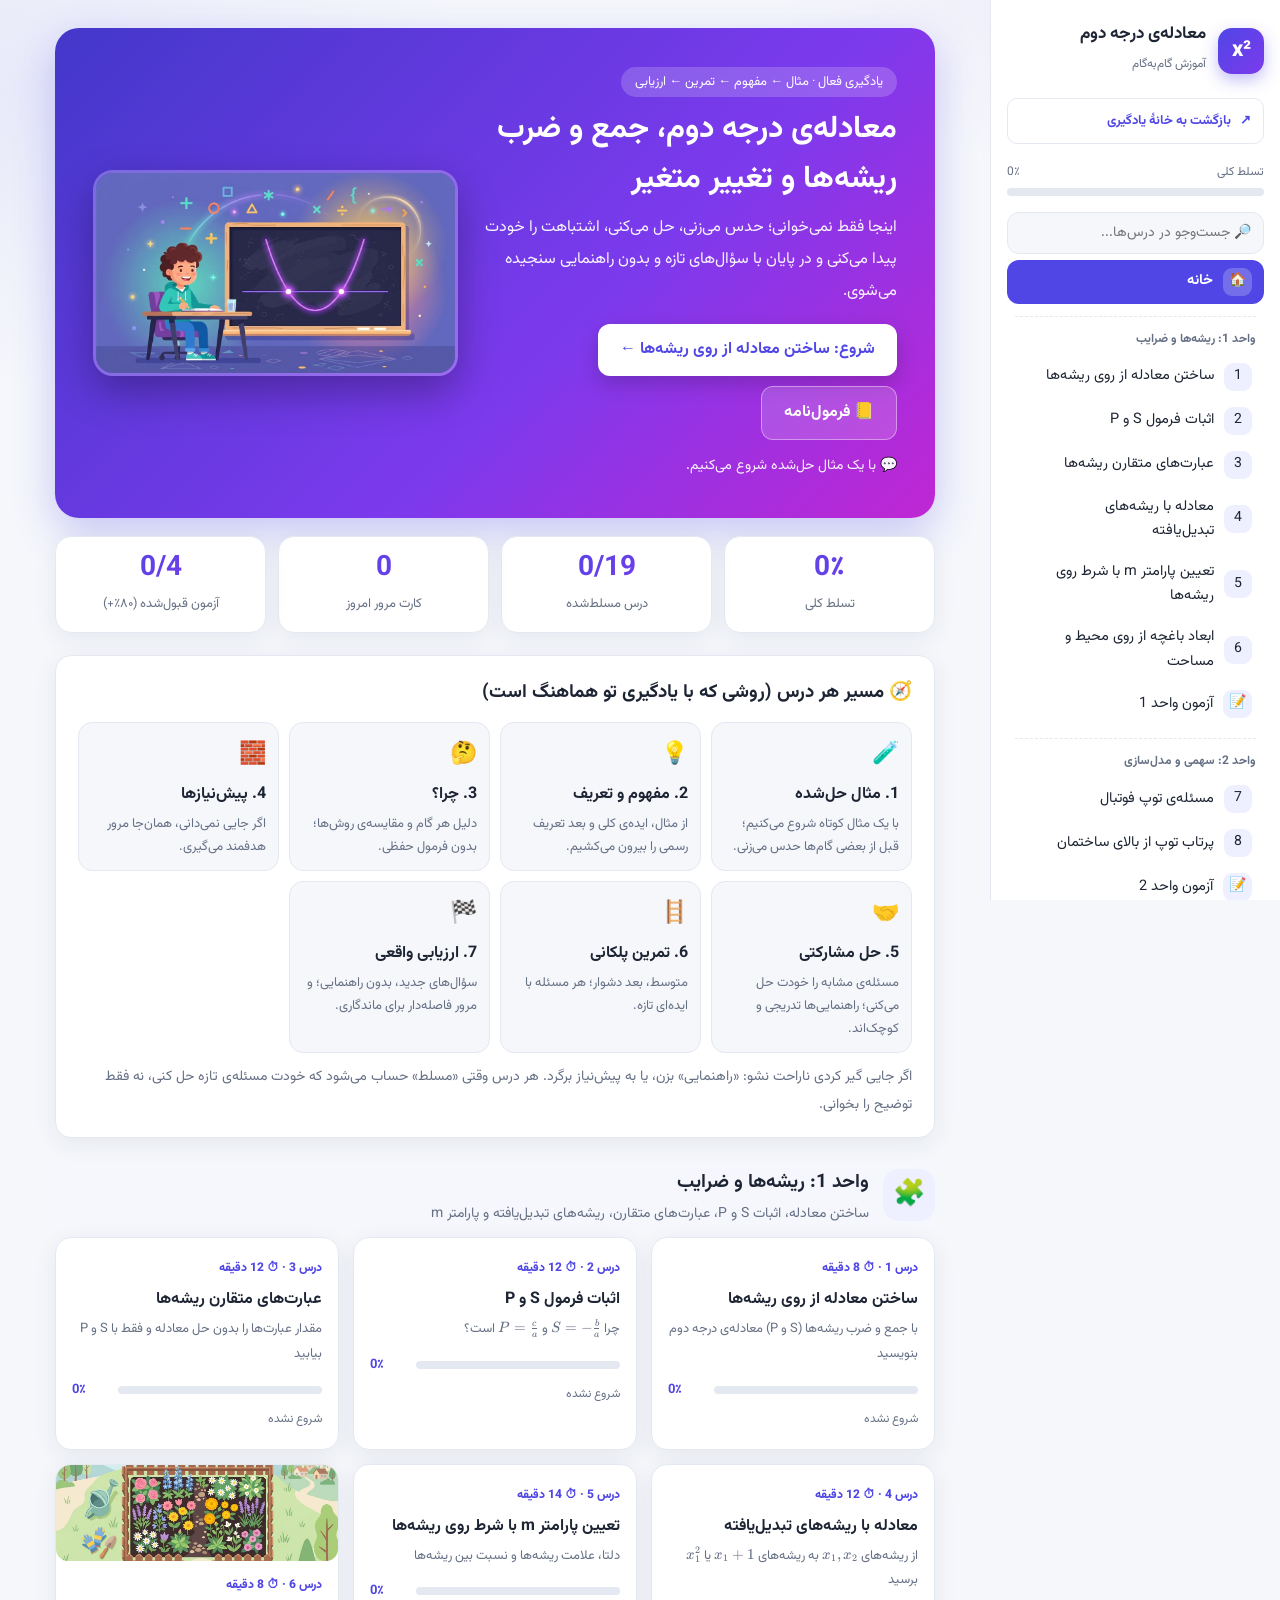
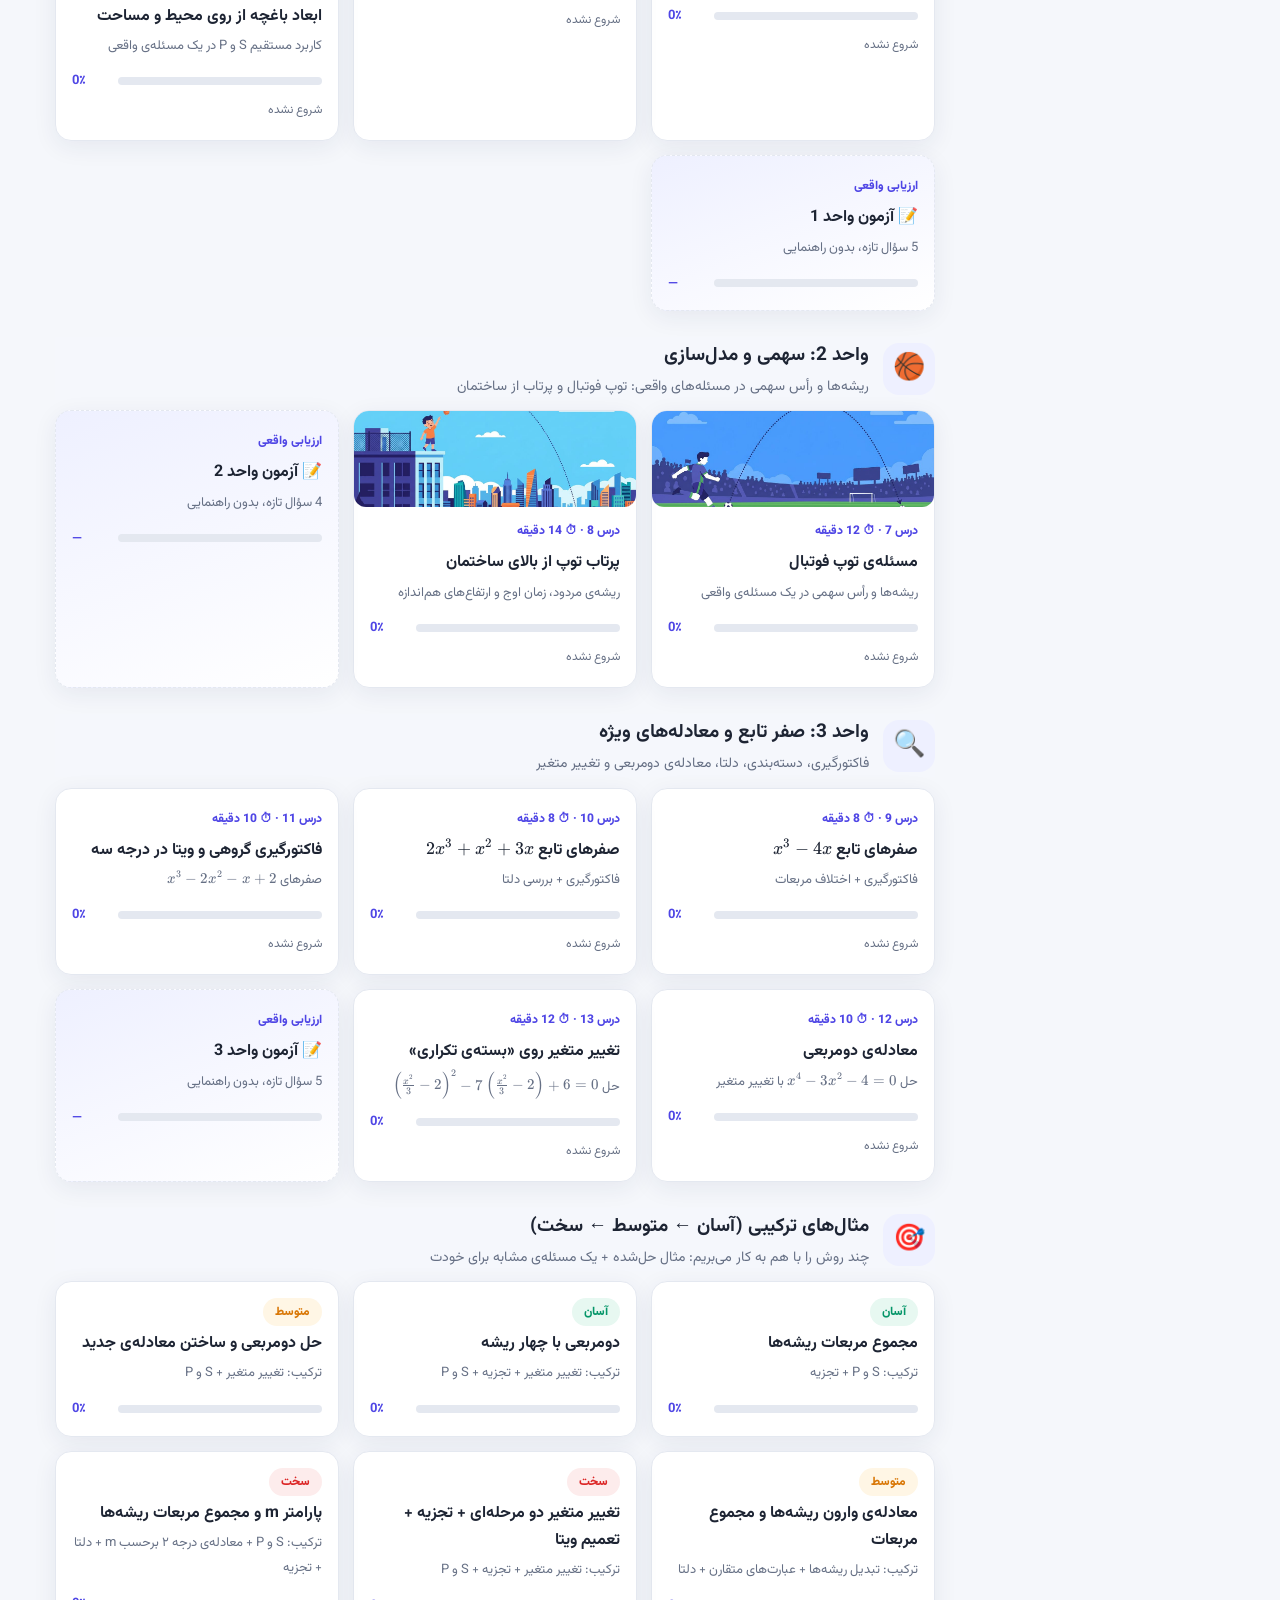
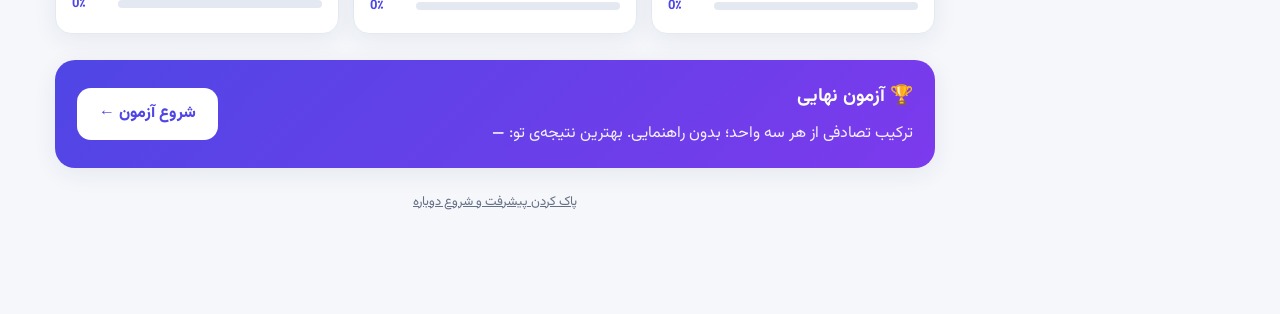
==== mathsite/index.html @ 933f3fba "Add learning portal with math and physics courses Co-authored-by: arena-agent <297053741+arena-agent" ====
<!doctype html>
<html lang="fa" dir="rtl">
<head>
  <meta charset="utf-8">
  <meta name="viewport" content="width=device-width, initial-scale=1">
  <title>آموزش گام‌به‌گام معادله‌ی درجه دوم و S و P</title>
  <link rel="stylesheet" href="vendor/katex/katex.min.css">
  <link rel="stylesheet" href="css/fonts.css">
  <link rel="stylesheet" href="css/style.css">
</head>
<body>
  <div class="top-prog"><i id="topProg"></i></div>
  <button class="menu-toggle" id="menuToggle" aria-label="منو">☰</button>

  <div class="layout">
    <aside class="sidebar" id="sidebar">
      <div class="brand">
        <div class="logo">x²</div>
        <div><h1>معادله‌ی درجه دوم</h1><small>آموزش گام‌به‌گام</small></div>
      </div>
      <a class="portal-link" href="../index.html">↗ &nbsp; بازگشت به خانهٔ یادگیری</a>
      <div class="progress">
        <div class="progress-top"><span>تسلط کلی</span><span id="progText">0</span></div>
        <div class="bar"><i id="progBar"></i></div>
      </div>
      <input class="nav-search" id="navSearch" type="search" placeholder="🔎 جست‌وجو در درس‌ها...">
      <nav class="nav" id="nav"></nav>
      <button class="theme-btn" id="themeBtn">🌓 تغییر حالت روز / شب</button>
    </aside>

    <main class="main"><div class="content" id="view"></div></main>
  </div>

  <button class="to-top" id="toTop" aria-label="بازگشت به بالا">↑</button>

  <script src="vendor/katex/katex.min.js"></script>
  <script src="vendor/katex/auto-render.min.js"></script>
  <script src="js/tools.js"></script>
  <script src="js/engine.js"></script>
  <script src="js/content.js"></script>
  <script src="js/content2.js"></script>
  <script src="js/data.js"></script>
  <script src="js/practice.js"></script>
  <script src="js/assess.js"></script>
  <script src="js/app.js"></script>
</body>
</html>
---- mathsite/css/fonts.css ----
/* فونت وزیرمتن (Vazirmatn) - به‌صورت محلی بارگذاری می‌شود */
@font-face {
  font-family: 'Vazirmatn';
  src: url('../fonts/Vazirmatn-var.woff2') format('woff2');
  font-weight: 100 900;
  font-style: normal;
  font-display: swap;
}
---- mathsite/css/style.css ----
/* ============ متغیرهای رنگ ============ */
:root {
  --bg: #f5f7fb;
  --card: #ffffff;
  --ink: #1d2433;
  --muted: #667085;
  --line: #e4e8f0;
  --brand: #4f46e5;
  --brand-2: #7c3aed;
  --brand-soft: #eef0ff;
  --ok: #059669;
  --ok-soft: #e7f8f1;
  --warn: #d97706;
  --warn-soft: #fff6e5;
  --bad: #dc2626;
  --bad-soft: #fdecec;
  --idea: #0e7490;
  --idea-soft: #e6f7fb;
  --shadow: 0 6px 24px rgba(30, 41, 80, .07);
  --radius: 16px;
}
[data-theme="dark"] {
  --bg: #0f1320;
  --card: #171c2e;
  --ink: #e8ecf8;
  --muted: #98a2b8;
  --line: #2a3150;
  --brand: #8b86ff;
  --brand-2: #b18cff;
  --brand-soft: #232a4d;
  --ok: #34d399;
  --ok-soft: #12332a;
  --warn: #fbbf24;
  --warn-soft: #3a2f12;
  --bad: #f87171;
  --bad-soft: #3b1a1d;
  --idea: #22d3ee;
  --idea-soft: #0f2f38;
  --shadow: 0 6px 24px rgba(0, 0, 0, .35);
}

* { box-sizing: border-box; }
html { scroll-behavior: smooth; }
body {
  margin: 0;
  font-family: 'Vazirmatn', Tahoma, sans-serif;
  background: var(--bg);
  color: var(--ink);
  line-height: 2;
  font-size: 16px;
}
button, input { font-family: inherit; }

/* ============ فرمول‌ها ============ */
.katex { direction: ltr; unicode-bidi: isolate; font-size: 1.12em; }
.katex-display { direction: ltr; margin: .7em 0; overflow-x: auto; overflow-y: hidden; padding: .2em 0; }
.katex-display > .katex { white-space: nowrap; }

/* ============ چیدمان کلی ============ */
.layout { display: flex; min-height: 100vh; }

.sidebar {
  width: 290px;
  flex-shrink: 0;
  background: var(--card);
  border-left: 1px solid var(--line);
  padding: 22px 16px;
  position: sticky;
  top: 0;
  height: 100vh;
  overflow-y: auto;
}
.brand { display: flex; align-items: center; gap: 12px; margin-bottom: 18px; }
.brand .logo {
  width: 46px; height: 46px; border-radius: 14px;
  background: linear-gradient(135deg, var(--brand), var(--brand-2));
  color: #fff; display: grid; place-items: center; font-size: 22px; font-weight: 800;
  box-shadow: 0 6px 16px rgba(79, 70, 229, .35);
}
.brand h1 { font-size: 17px; margin: 0; line-height: 1.5; }
.brand small { color: var(--muted); font-size: 12px; }

.progress { margin: 6px 0 16px; }
.progress-top { display: flex; justify-content: space-between; font-size: 12px; color: var(--muted); }
.bar { height: 8px; background: var(--line); border-radius: 99px; overflow: hidden; margin-top: 4px; }
.bar > i { display: block; height: 100%; width: 0; background: linear-gradient(90deg, var(--brand), var(--brand-2)); transition: width .4s; }

.nav-title { font-size: 12px; color: var(--muted); margin: 16px 8px 4px; font-weight: 700; }
.nav a {
  display: flex; align-items: center; gap: 10px;
  padding: 8px 12px; border-radius: 12px;
  color: var(--ink); text-decoration: none; font-size: 14.5px; line-height: 1.7;
  transition: background .15s;
}
.nav a:hover { background: var(--brand-soft); }
.nav a.active { background: var(--brand); color: #fff; font-weight: 700; }
.nav .ico { width: 28px; height: 28px; border-radius: 9px; background: var(--brand-soft); display: grid; place-items: center; font-size: 14px; flex-shrink: 0; }
.nav a.active .ico { background: rgba(255, 255, 255, .22); }
.nav .tick { margin-right: auto; color: var(--ok); font-weight: 800; opacity: 0; }
.nav a.done .tick { opacity: 1; }
.nav a.active .tick { color: #fff; }

.theme-btn {
  margin-top: 18px; width: 100%; padding: 9px; border-radius: 12px;
  border: 1px solid var(--line); background: var(--bg); color: var(--ink); cursor: pointer; font-size: 14px;
}

.main { flex: 1; min-width: 0; padding: 28px clamp(16px, 4vw, 56px) 80px; }
.content { max-width: 880px; margin: 0 auto; }

.menu-toggle {
  display: none; position: fixed; top: 12px; right: 12px; z-index: 30;
  width: 44px; height: 44px; border-radius: 12px; border: 0;
  background: var(--brand); color: #fff; font-size: 20px; cursor: pointer; box-shadow: var(--shadow);
}

/* ============ هیرو ============ */
.hero {
  background: linear-gradient(135deg, var(--brand), var(--brand-2));
  color: #fff; border-radius: 24px; padding: 34px clamp(20px, 4vw, 40px);
  box-shadow: 0 14px 40px rgba(79, 70, 229, .28); position: relative; overflow: hidden;
}
.hero::after {
  content: "x² − Sx + P"; position: absolute; left: -10px; bottom: -34px;
  font-size: 90px; font-weight: 900; opacity: .09; direction: ltr; white-space: nowrap;
}
.hero h2 { margin: 0 0 8px; font-size: clamp(22px, 3.4vw, 30px); line-height: 1.6; }
.hero p { margin: 0; opacity: .94; max-width: 640px; }
.hero .cta {
  display: inline-block; margin-top: 18px; background: #fff; color: var(--brand);
  padding: 10px 22px; border-radius: 12px; font-weight: 700; text-decoration: none;
}

.map { display: grid; grid-template-columns: repeat(auto-fill, minmax(230px, 1fr)); gap: 14px; margin-top: 22px; }
.map a {
  background: var(--card); border: 1px solid var(--line); border-radius: var(--radius);
  padding: 16px; text-decoration: none; color: var(--ink); box-shadow: var(--shadow);
  transition: transform .15s, border-color .15s; display: block;
}
.map a:hover { transform: translateY(-3px); border-color: var(--brand); }
.map .n { font-size: 12px; color: var(--brand); font-weight: 800; }
.map h3 { margin: 2px 0 4px; font-size: 16px; line-height: 1.7; }
.map p { margin: 0; color: var(--muted); font-size: 13px; line-height: 1.9; }

.method-box {
  margin-top: 22px; background: var(--card); border: 1px solid var(--line);
  border-radius: var(--radius); padding: 18px 22px; box-shadow: var(--shadow);
}
.method-box h3 { margin: 0 0 6px; }
.method-box ol { margin: 0; padding-right: 20px; }

/* ============ صفحه‌ی درس ============ */
.lesson-head { margin-bottom: 18px; }
.badge {
  display: inline-block; font-size: 12px; font-weight: 800; padding: 2px 12px;
  border-radius: 99px; background: var(--brand-soft); color: var(--brand);
}
.badge.easy { background: var(--ok-soft); color: var(--ok); }
.badge.mid { background: var(--warn-soft); color: var(--warn); }
.badge.hard { background: var(--bad-soft); color: var(--bad); }
.lesson-head h2 { margin: 6px 0 2px; font-size: clamp(22px, 3vw, 28px); line-height: 1.7; }
.lesson-head p { margin: 0; color: var(--muted); }

.card {
  background: var(--card); border: 1px solid var(--line); border-radius: var(--radius);
  padding: 18px 22px; margin: 16px 0; box-shadow: var(--shadow);
}
.card > h3 { margin: 0 0 6px; font-size: 17px; display: flex; align-items: center; gap: 8px; }
.card p { margin: 6px 0; }
.card ul, .card ol { margin: 6px 0; padding-right: 22px; }

.card.problem { border-right: 6px solid var(--brand); background: linear-gradient(180deg, var(--brand-soft), var(--card) 80%); }
.card.idea { border-right: 6px solid var(--idea); background: var(--idea-soft); }
.card.answer { border-right: 6px solid var(--ok); background: var(--ok-soft); }
.card.pitfall { border-right: 6px solid var(--warn); background: var(--warn-soft); }

/* ============ گام‌ها ============ */
.stepper-bar {
  display: flex; flex-wrap: wrap; gap: 8px; align-items: center; margin: 22px 0 6px;
}
.stepper-bar h3 { margin: 0; margin-left: auto; font-size: 18px; }
.btn {
  border: 0; cursor: pointer; padding: 8px 16px; border-radius: 11px; font-size: 14px; font-weight: 700;
  background: var(--brand); color: #fff; transition: transform .1s, opacity .2s;
}
.btn:hover { transform: translateY(-1px); }
.btn:disabled { opacity: .4; cursor: not-allowed; transform: none; }
.btn.ghost { background: var(--brand-soft); color: var(--brand); }
.dots { display: flex; gap: 6px; margin: 4px 0 6px; }
.dots i { width: 28px; height: 6px; border-radius: 9px; background: var(--line); transition: background .3s; }
.dots i.on { background: var(--brand); }

.step {
  display: none; background: var(--card); border: 1px solid var(--line);
  border-radius: var(--radius); padding: 16px 22px 16px 18px; margin: 12px 0; box-shadow: var(--shadow);
  position: relative; padding-right: 74px;
}
.step.show { display: block; animation: pop .35s ease; }
@keyframes pop { from { opacity: 0; transform: translateY(10px); } to { opacity: 1; transform: none; } }
.step .num {
  position: absolute; right: 16px; top: 16px; width: 42px; height: 42px; border-radius: 13px;
  background: linear-gradient(135deg, var(--brand), var(--brand-2)); color: #fff;
  display: grid; place-items: center; font-weight: 800; font-size: 18px;
}
.step h4 { margin: 0 0 2px; font-size: 16.5px; }
.step p { margin: 4px 0; }
.step .tip { margin-top: 8px; font-size: 14px; color: var(--muted); background: var(--bg); border-radius: 10px; padding: 6px 12px; }

/* ============ راستی‌آزمایی و تمرین ============ */
details.check {
  background: var(--card); border: 1px solid var(--line); border-radius: var(--radius);
  padding: 8px 22px; margin: 12px 0; box-shadow: var(--shadow);
}
details.check summary { cursor: pointer; font-weight: 800; padding: 6px 0; }
details.check[open] summary { color: var(--brand); }

.practice-item {
  border: 1px dashed var(--line); border-radius: 14px; padding: 10px 16px; margin: 10px 0; background: var(--bg);
}
.practice-item .ans { display: none; margin-top: 6px; padding: 8px 14px; border-radius: 10px; background: var(--ok-soft); color: var(--ink); }
.practice-item.open .ans { display: block; animation: pop .3s; }
.practice-item button { margin-top: 4px; }

.lesson-nav { display: flex; justify-content: space-between; gap: 10px; margin-top: 30px; flex-wrap: wrap; }
.lesson-nav a {
  text-decoration: none; background: var(--card); border: 1px solid var(--line); color: var(--ink);
  padding: 10px 18px; border-radius: 12px; font-weight: 700; box-shadow: var(--shadow);
}
.lesson-nav a:hover { border-color: var(--brand); color: var(--brand); }
.done-btn { background: var(--ok); }

/* ============ ابزارها ============ */
.tool-grid { display: grid; gap: 16px; grid-template-columns: repeat(auto-fit, minmax(300px, 1fr)); }
.field { display: flex; flex-direction: column; gap: 4px; margin-bottom: 10px; }
.field label { font-size: 13px; color: var(--muted); }
.field input {
  padding: 9px 12px; border-radius: 11px; border: 1px solid var(--line); background: var(--bg);
  color: var(--ink); font-size: 16px; direction: ltr; text-align: center;
}
.field input:focus { outline: 2px solid var(--brand); border-color: transparent; }
.row { display: flex; gap: 10px; }
.row .field { flex: 1; }
.out { background: var(--brand-soft); border-radius: 14px; padding: 8px 16px; margin-top: 10px; min-height: 40px; }
.out .err { color: var(--bad); }

/* ============ واکنش‌گرا ============ */
@media (max-width: 900px) {
  .menu-toggle { display: block; }
  .sidebar {
    position: fixed; right: 0; top: 0; z-index: 25; transform: translateX(105%);
    transition: transform .25s; box-shadow: var(--shadow);
  }
  .sidebar.open { transform: none; }
  .main { padding-top: 70px; }
  .step { padding-right: 62px; }
  .step .num { width: 36px; height: 36px; right: 12px; font-size: 16px; }
}
@media print {
  .sidebar, .menu-toggle, .stepper-bar .btn, .lesson-nav { display: none; }
  .step { display: block !important; }
}

/* ============ جدول‌ها و نمودار ============ */
.tbl { border-collapse: collapse; margin: 8px auto; max-width: 100%; display: block; overflow-x: auto; text-align: center; }
.tbl th, .tbl td { border: 1px solid var(--line); padding: 4px 14px; line-height: 1.9; }
.tbl th { background: var(--brand-soft); color: var(--brand); }

.plot { margin: 16px 0; background: var(--card); border: 1px solid var(--line); border-radius: var(--radius); padding: 10px; box-shadow: var(--shadow); }
.plot svg { width: 100%; height: auto; display: block; direction: ltr; font-family: 'Vazirmatn', sans-serif; }
.plot figcaption { text-align: center; color: var(--muted); font-size: 13px; }
.plot .pg { stroke: var(--line); stroke-width: 1; }
.plot .pa { stroke: var(--muted); stroke-width: 1.6; }
.plot .pc { fill: none; stroke: var(--brand); stroke-width: 3; stroke-linecap: round; stroke-linejoin: round; }
.plot .pm { fill: var(--bad); stroke: var(--card); stroke-width: 2; }
.plot .pt { fill: var(--muted); font-size: 12px; }
.plot .pl { fill: var(--ink); font-size: 13px; font-weight: 700; }

/* اصلاحات نهایی */
.katex { white-space: nowrap; }
.map p .katex, .lesson-head p .katex { white-space: normal; }
.lesson-nav a.done-btn { background: var(--ok); color: #fff; border: 0; }
.lesson-nav a.done-btn:hover { color: #fff; filter: brightness(1.08); }
.nav .ico { width: auto; min-width: 28px; padding: 0 6px; white-space: nowrap; }

/* ==========================================================
   نسخه‌ی ۲: طراحی تکمیلی
   ========================================================== */
:root { --gold: #b45309; --gold-soft: #fff4dd; --violet-soft: #f3edff; }
[data-theme="dark"] { --gold: #fbbf24; --gold-soft: #3a2f12; --violet-soft: #2a2350; }

body {
  background:
    radial-gradient(900px 500px at 100% -10%, rgba(124, 58, 237, .10), transparent 60%),
    radial-gradient(800px 500px at 0% 10%, rgba(79, 70, 229, .08), transparent 60%),
    var(--bg);
  background-attachment: fixed;
}
::selection { background: var(--brand); color: #fff; }
.card, .step, .map a, .method-box, details.check, .plot, .fcard, .stat, .unit-head {
  backdrop-filter: saturate(1.2);
}

/* نوار پیشرفت مطالعه و دکمه‌ی بالا */
.top-prog { position: fixed; top: 0; right: 0; left: 0; height: 4px; z-index: 50; background: transparent; }
.top-prog i { display: block; height: 100%; width: 0; background: linear-gradient(90deg, var(--brand), var(--brand-2), #ec4899); }
.to-top {
  position: fixed; bottom: 22px; left: 22px; z-index: 30; width: 46px; height: 46px; border-radius: 50%;
  border: 0; background: var(--brand); color: #fff; font-size: 20px; cursor: pointer; box-shadow: var(--shadow);
  opacity: 0; transform: translateY(20px); pointer-events: none; transition: .25s;
}
.to-top.show { opacity: 1; transform: none; pointer-events: auto; }

/* جست‌وجو در منو */
.nav-search {
  width: 100%; padding: 9px 12px; border-radius: 12px; border: 1px solid var(--line);
  background: var(--bg); color: var(--ink); font-size: 14px; margin-bottom: 6px;
}
.nav-search:focus { outline: 2px solid var(--brand); border-color: transparent; }
.nav .t { flex: 1; min-width: 0; }
.nav .lv { font-size: 11px; font-weight: 800; padding: 0 7px; border-radius: 99px; margin-left: 4px; }
.nav .lv.easy { background: var(--ok-soft); color: var(--ok); }
.nav .lv.mid { background: var(--warn-soft); color: var(--warn); }
.nav .lv.hard { background: var(--bad-soft); color: var(--bad); }
.nav a.active .lv { background: rgba(255, 255, 255, .25); color: #fff; }
.nav .nav-title { border-top: 1px dashed var(--line); padding-top: 10px; margin-top: 12px; }

/* ===== هیرو ===== */
.hero {
  display: grid; grid-template-columns: 1.15fr 1fr; align-items: center; gap: 20px;
  padding: clamp(22px, 3.5vw, 38px); background: linear-gradient(135deg, #4338ca, #7c3aed 60%, #c026d3);
}
.hero::after { display: none; }
.hero-tag { display: inline-block; background: rgba(255, 255, 255, .18); padding: 2px 14px; border-radius: 99px; font-size: 13px; margin-bottom: 8px; }
.hero h2 { font-size: clamp(22px, 3vw, 31px); }
.hero-btns { display: flex; gap: 10px; flex-wrap: wrap; margin-top: 16px; }
.hero .cta { margin-top: 0; box-shadow: 0 8px 20px rgba(0, 0, 0, .18); transition: transform .15s; }
.hero .cta:hover { transform: translateY(-2px); }
.hero .cta.ghost { background: rgba(255, 255, 255, .16); color: #fff; border: 1px solid rgba(255, 255, 255, .4); box-shadow: none; }
.hero-img { width: 100%; border-radius: 20px; box-shadow: 0 16px 40px rgba(0, 0, 0, .3); border: 3px solid rgba(255, 255, 255, .25); }
.hero .katex { font-size: 1em; }

.stats-row { display: grid; grid-template-columns: repeat(4, 1fr); gap: 12px; margin: 18px 0 8px; }
.stat { background: var(--card); border: 1px solid var(--line); border-radius: var(--radius); padding: 12px 8px; text-align: center; box-shadow: var(--shadow); }
.stat b { display: block; font-size: 28px; line-height: 1.4; background: linear-gradient(135deg, var(--brand), var(--brand-2)); -webkit-background-clip: text; background-clip: text; color: transparent; }
.stat span { font-size: 13px; color: var(--muted); }

.unit { margin-top: 26px; }
.unit-head { display: flex; align-items: center; gap: 14px; margin-bottom: 10px; }
.unit-head h3 { margin: 0; font-size: 19px; }
.unit-head p { margin: 0; color: var(--muted); font-size: 14px; line-height: 1.8; }
.unit-ico { width: 52px; height: 52px; border-radius: 16px; display: grid; place-items: center; font-size: 26px; background: var(--brand-soft); flex-shrink: 0; }
.map { margin-top: 10px; }
.map a { overflow: hidden; padding: 0 0 14px; }
.map a > *:not(img) { margin-right: 16px; margin-left: 16px; }
.map a img { width: 100%; height: 110px; object-fit: cover; display: block; margin-bottom: 10px; }
.map a:not(:has(img)) { padding-top: 14px; }
.map a.is-done { border-color: var(--ok); }
.map .badge { margin-top: 0; }

/* ===== بنر و هدر درس ===== */
.banner { margin: 0 0 18px; border-radius: 22px; overflow: hidden; box-shadow: var(--shadow); position: relative; border: 1px solid var(--line); }
.banner img { width: 100%; display: block; max-height: 330px; object-fit: cover; }
.banner figcaption { position: absolute; bottom: 0; right: 0; left: 0; padding: 22px 18px 10px; color: #fff; font-size: 13px; background: linear-gradient(transparent, rgba(15, 19, 32, .75)); }
.lesson-head h2 { background: linear-gradient(135deg, var(--ink), var(--brand)); -webkit-background-clip: text; background-clip: text; color: transparent; }
.lesson-head h2 .katex { color: var(--brand); -webkit-text-fill-color: var(--brand); }
.chips { display: flex; flex-wrap: wrap; gap: 8px; margin-top: 10px; }
.chip { font-size: 13px; padding: 2px 12px; border-radius: 99px; background: var(--card); border: 1px solid var(--line); color: var(--muted); }

/* ===== کارت‌های جدید ===== */
.card.recall { border-right: 6px solid var(--brand-2); background: var(--violet-soft); }
.card.summary { border-right: 6px solid var(--brand); }
.card.exam { border-right: 6px solid var(--gold); background: var(--gold-soft); }
.card.exam h3 { color: var(--gold); }
.card.methods { border-right: 6px solid var(--idea); }
.sum-grid { display: grid; grid-template-columns: repeat(auto-fit, minmax(220px, 1fr)); gap: 10px; margin-top: 8px; }
.sum-chip { background: var(--brand-soft); border-radius: 12px; padding: 6px 14px; text-align: center; font-weight: 600; line-height: 1.9; }
.mlinks { display: flex; flex-wrap: wrap; gap: 8px; margin-top: 6px; }
.mlinks a { text-decoration: none; padding: 4px 14px; border-radius: 99px; background: var(--idea-soft); color: var(--idea); font-weight: 700; font-size: 14px; }
.mlinks a:hover { filter: brightness(.95); }

/* ===== گام‌ها: تایم‌لاین ===== */
.timeline { position: relative; }
.timeline::before { content: ""; position: absolute; right: 37px; top: 18px; bottom: 18px; width: 3px; background: linear-gradient(var(--brand), var(--brand-2), transparent); border-radius: 9px; opacity: .35; z-index: 0; }
.step { z-index: 1; }
.step h4 { color: var(--brand); }
.step .num { box-shadow: 0 0 0 5px var(--bg), 0 6px 14px rgba(79, 70, 229, .35); }
details.why { margin-top: 8px; border-radius: 10px; background: var(--violet-soft); padding: 4px 12px; font-size: 14.5px; }
details.why summary { cursor: pointer; font-weight: 700; color: var(--brand-2); }
details.why[open] { padding-bottom: 10px; }
.kbd-hint { font-size: 12.5px; color: var(--muted); margin: 0 0 4px; }
kbd { background: var(--card); border: 1px solid var(--line); border-bottom-width: 3px; border-radius: 6px; padding: 0 7px; font-family: inherit; font-size: 12px; }
.stepper-bar { position: sticky; top: 6px; z-index: 6; background: color-mix(in srgb, var(--bg) 88%, transparent); backdrop-filter: blur(8px); padding: 8px 0; border-radius: 14px; }

/* ===== فرمول‌نامه ===== */
.fgroup { margin-top: 26px; }
.fgroup > h3 { font-size: 19px; border-bottom: 2px dashed var(--line); padding-bottom: 6px; }
.fgrid { display: grid; grid-template-columns: repeat(auto-fill, minmax(290px, 1fr)); gap: 14px; margin-top: 12px; }
.fcard { background: var(--card); border: 1px solid var(--line); border-radius: var(--radius); padding: 12px 16px; box-shadow: var(--shadow); border-top: 4px solid var(--brand); }
.fcard h4 { margin: 0; font-size: 15px; }
.fcard .fmath { background: var(--brand-soft); border-radius: 12px; margin: 8px 0; padding: 2px 8px; overflow-x: auto; }
.fcard .fmath .katex-display { margin: .4em 0; }
.fcard p { margin: 0; font-size: 13.5px; color: var(--muted); line-height: 1.9; }

/* ===== آزمون ===== */
.qcard h3 { color: var(--brand); }
.opts { display: grid; grid-template-columns: repeat(auto-fit, minmax(240px, 1fr)); gap: 10px; margin: 10px 0; }
.opt {
  display: flex; align-items: center; gap: 10px; text-align: right; cursor: pointer;
  padding: 8px 12px; border-radius: 14px; border: 2px solid var(--line); background: var(--bg); color: var(--ink); font-size: 15.5px;
  transition: border-color .15s, transform .1s;
}
.opt:hover:not(:disabled) { border-color: var(--brand); transform: translateY(-1px); }
.opt .oi { width: 28px; height: 28px; border-radius: 9px; display: grid; place-items: center; background: var(--brand-soft); color: var(--brand); font-weight: 800; flex-shrink: 0; }
.opt.right { border-color: var(--ok); background: var(--ok-soft); }
.opt.wrong { border-color: var(--bad); background: var(--bad-soft); }
.opt:disabled { cursor: default; color: var(--ink); }
.qexp { background: var(--idea-soft); border-radius: 12px; padding: 6px 14px; }
.card.result { text-align: center; border: 2px solid var(--brand); }

/* ===== ابزارها ===== */
.sliders { display: grid; grid-template-columns: repeat(auto-fit, minmax(200px, 1fr)); gap: 14px; margin: 10px 0; }
.sliders label { display: flex; flex-direction: column; gap: 4px; font-weight: 700; direction: ltr; text-align: left; }
.sliders input[type=range] { accent-color: var(--brand); width: 100%; }
.stats { display: flex; flex-wrap: wrap; gap: 8px; margin: 6px 0; }
.chip2 { padding: 2px 12px; border-radius: 99px; background: var(--brand-soft); color: var(--brand); font-weight: 700; font-size: 14px; direction: ltr; }
.chip2.good { background: var(--ok-soft); color: var(--ok); direction: rtl; }
.chip2.bad { background: var(--bad-soft); color: var(--bad); direction: rtl; }
.err { color: var(--bad); }
#t3 .plot { margin-bottom: 0; }
.tool-grid { margin-top: 16px; }

/* ===== اعلان و جشن ===== */
.toast { position: fixed; bottom: 26px; right: 50%; transform: translateX(50%); z-index: 80; background: var(--ink); color: var(--bg); padding: 10px 22px; border-radius: 14px; box-shadow: var(--shadow); animation: pop .3s; }
.toast.out { opacity: 0; transition: opacity .5s; }
.confetti { position: fixed; top: -40px; z-index: 90; pointer-events: none; animation: fall 2.2s ease-in forwards; }
@keyframes fall { to { transform: translateY(110vh) rotate(540deg); opacity: .2; } }

.lesson-nav a.done-btn { box-shadow: 0 8px 20px rgba(5, 150, 105, .3); }

@media (max-width: 900px) {
  .hero { grid-template-columns: 1fr; }
  .stats-row { grid-template-columns: repeat(2, 1fr); }
  .timeline::before { right: 30px; }
  .banner img { max-height: 210px; }
}
@media print {
  .top-prog, .to-top, .nav-search, .toast { display: none !important; }
  body { background: #fff; }
  .fcard, .card { box-shadow: none; break-inside: avoid; }
}

/* جعبه‌ی پاسخ و جدول عددی */
.ans-box { display: inline-block; padding: 0 12px; margin: 2px 2px; border: 2px solid var(--ok); border-radius: 10px; background: var(--card); font-weight: 700; }
.tbl.ltr { direction: ltr; }
.card.answer .katex-display { margin: .5em 0; }
.chip2.rt { direction: rtl; }
.sliders label { flex-direction: column; }

@media (max-width: 900px) {
  .stepper-bar { top: 58px; }
  .kbd-hint { display: none; }
  .lesson-nav a { flex: 1 1 100%; text-align: center; }
  .fgrid, .map { grid-template-columns: 1fr; }
}

/* ==========================================================
   نسخه‌ی ۳: یادگیری فعال
   ========================================================== */
.muted { color: var(--muted); font-size: 14px; }
.nav a .mp { margin-right: auto; font-size: 11.5px; font-weight: 800; padding: 0 8px; border-radius: 99px; background: var(--brand-soft); color: var(--brand); line-height: 1.7; }
.nav a .mp.hi { background: var(--ok-soft); color: var(--ok); }
.nav a .mp.mid { background: var(--warn-soft); color: var(--warn); }
.nav a .mp.due { background: var(--bad); color: #fff; }
.nav a.active .mp { background: rgba(255, 255, 255, .25); color: #fff; }
.nav a .tick { margin-right: 0; }
.nav a.done .mp + .tick { margin-right: 0; }

/* نوار تسلط */
.mbar { height: 8px; background: var(--line); border-radius: 99px; overflow: hidden; flex: 1; }
.mbar > i { display: block; height: 100%; width: 0; border-radius: 99px; background: linear-gradient(90deg, #f59e0b, #f97316); transition: width .5s; }
.mbar.mid > i { background: linear-gradient(90deg, #f59e0b, #eab308); }
.mbar.hi > i, .mc.hi .mbar > i { background: linear-gradient(90deg, #10b981, #059669); }
.mc.mid .mbar > i { background: linear-gradient(90deg, #f59e0b, #eab308); }
.mc.zero .mbar > i, .mc.lo .mbar > i { background: linear-gradient(90deg, var(--brand), var(--brand-2)); }
.mbar.big { height: 12px; }
.mrow { display: flex; align-items: center; gap: 8px; margin-top: 10px; }
.mval { font-size: 13px; min-width: 38px; text-align: left; direction: ltr; color: var(--brand); }
.mw { color: var(--muted); font-size: 12px; }
.map a.mc.hi { border-color: var(--ok); }
.map a.mc img { width: 100%; height: 96px; object-fit: cover; border-radius: 12px; margin-bottom: 8px; }
.assess-card { background: linear-gradient(160deg, var(--brand-soft), var(--card)) !important; border-style: dashed !important; }
.hero-why { margin-top: 12px !important; font-size: 14px; opacity: .9; }
.pipe-grid { display: grid; grid-template-columns: repeat(auto-fit, minmax(190px, 1fr)); gap: 10px; margin: 10px 0; }
.pipe-step { background: var(--bg); border: 1px solid var(--line); border-radius: 14px; padding: 10px 12px; display: flex; flex-direction: column; gap: 2px; }
.pipe-step .pi { font-size: 22px; }
.pipe-step small { color: var(--muted); font-size: 13px; line-height: 1.8; }
.pipe-note { margin: 6px 0 0; color: var(--muted); font-size: 14px; }
.final-card { display: flex; align-items: center; justify-content: space-between; gap: 16px; flex-wrap: wrap; margin: 26px 0 8px; padding: 18px 22px; border-radius: 20px; color: #fff; background: linear-gradient(135deg, var(--brand), var(--brand-2)); box-shadow: var(--shadow); }
.final-card h3 { margin: 0; }
.final-card p { margin: 2px 0 0; opacity: .92; }
.final-card .cta { background: #fff; color: var(--brand); padding: 10px 22px; border-radius: 14px; font-weight: 800; text-decoration: none; }
.reset-row { text-align: center; margin-top: 18px; }
.linkbtn { background: none; border: 0; color: var(--muted); text-decoration: underline; cursor: pointer; font-size: 13px; }

/* سربرگ درس و مرحله‌ها */
.lmast { display: flex; align-items: center; gap: 12px; margin-top: 10px; flex-wrap: wrap; }
.lmast .mbar { max-width: 320px; }
.lmast span { font-size: 13px; color: var(--muted); }
.stages { display: flex; gap: 8px; overflow-x: auto; padding: 6px 2px 10px; margin-bottom: 8px; position: sticky; top: 0; z-index: 7; background: color-mix(in srgb, var(--bg) 92%, transparent); backdrop-filter: blur(8px); scrollbar-width: thin; }
.stg { position: relative; display: flex; align-items: center; gap: 6px; flex: 0 0 auto; padding: 7px 14px; border-radius: 99px; border: 1px solid var(--line); background: var(--card); color: var(--ink); cursor: pointer; font-size: 14px; font-weight: 600; transition: all .15s; }
.stg:hover { border-color: var(--brand); }
.stg.on { background: var(--brand); color: #fff; border-color: var(--brand); box-shadow: 0 6px 16px rgba(79, 70, 229, .3); }
.stg .sd { display: none; font-style: normal; font-size: 11px; width: 18px; height: 18px; border-radius: 50%; place-items: center; background: var(--ok); color: #fff; }
.stg.ok .sd { display: grid; }
.pane { animation: pop .3s ease; }
.stage-next { margin: 22px 0 6px; display: flex; gap: 10px; flex-wrap: wrap; }
.stage-next .btn { text-decoration: none; display: inline-block; }
.card.intro { border-right: 6px solid var(--brand-2); background: var(--violet-soft); }
.card.formal { border-right: 6px solid var(--brand); background: linear-gradient(180deg, var(--brand-soft), var(--card) 85%); }
.card.coach { border-right: 6px solid var(--ok); background: var(--ok-soft); }
.card.lock { border-right: 6px solid var(--warn); background: var(--warn-soft); }
.card.assess-intro { border-right: 6px solid var(--brand); }
.try-note { margin-top: 10px !important; padding: 8px 14px; border-radius: 12px; background: var(--warn-soft); color: var(--ink); font-size: 14.5px; }
.advice { padding: 8px 14px; border-radius: 12px; background: var(--idea-soft); }
.tblwrap { overflow-x: auto; }
.tbl.cmp { display: table; width: 100%; text-align: right; font-size: 14.5px; }
.tbl.cmp td { vertical-align: top; }
.std { display: inline-block; margin-right: 6px; padding: 0 8px; font-size: 11px; border-radius: 99px; background: var(--ok); color: #fff; }
details.why[open] { margin-bottom: 8px; }
.ladder-h { display: flex; align-items: center; gap: 10px; margin: 18px 0 6px; flex-wrap: wrap; }
.lv-chip { padding: 2px 14px; border-radius: 99px; font-weight: 800; font-size: 13px; }
.lv-chip.mid { background: var(--warn-soft); color: var(--warn); }
.lv-chip.hard { background: var(--bad-soft); color: var(--bad); }

/* پیش‌بینی گام بعد */
.predict { margin: 0 0 16px; padding: 14px 16px; border-radius: 16px; border: 2px dashed var(--brand-2); background: var(--violet-soft); animation: pop .3s ease; }
.predict.answered { opacity: .85; }
.pd-h { font-weight: 800; color: var(--brand-2); }
.pd-q { margin: 4px 0 6px; }
.pd-fb { font-weight: 700; margin: 4px 0; }
.pd-skip { font-size: 13px; padding: 4px 12px; }

/* مسئله‌ی مشارکتی */
.chal { margin: 14px 0; }
.chal-q { padding: 14px 18px; border-radius: 16px; border: 1px solid var(--line); border-right: 6px solid var(--brand); background: var(--card); box-shadow: var(--shadow); }
.chal-q p { margin: 4px 0; }
.cps { display: flex; flex-direction: column; gap: 12px; margin-top: 12px; }
.cp { padding: 14px 16px; border-radius: 16px; border: 1px solid var(--line); background: var(--card); box-shadow: var(--shadow); animation: pop .3s ease; }
.cp.closed { background: var(--bg); box-shadow: none; }
.cp-head { display: flex; gap: 12px; align-items: flex-start; }
.cp-n { flex: 0 0 30px; height: 30px; border-radius: 10px; display: grid; place-items: center; font-weight: 800; background: var(--brand); color: #fff; margin-top: 4px; }
.cp.closed .cp-n { background: var(--ok); }
.cp-ask { flex: 1; font-weight: 700; }
.cp-in { display: flex; gap: 8px; margin: 8px 0 4px; flex-wrap: wrap; }
.cp-opts { display: grid; grid-template-columns: repeat(auto-fit, minmax(200px, 1fr)); gap: 8px; width: 100%; }
.cp-input { flex: 1; min-width: 200px; padding: 9px 14px; border-radius: 12px; border: 2px solid var(--line); background: var(--bg); color: var(--ink); font-size: 16px; text-align: left; transition: border-color .15s; }
.cp-input:focus { outline: none; border-color: var(--brand); }
.cp-input::placeholder { text-align: right; direction: rtl; font-size: 13px; }
.cp-tools { display: flex; gap: 8px; flex-wrap: wrap; margin-bottom: 4px; }
.cp-tools .btn { font-size: 13px; padding: 4px 14px; }
.cp.closed .cp-tools { display: none; }
.msg { margin: 6px 0; padding: 8px 14px; border-radius: 12px; font-size: 14.5px; line-height: 1.9; animation: pop .25s ease; }
.msg.ok { background: var(--ok-soft); border-right: 4px solid var(--ok); }
.msg.bad { background: var(--bad-soft); border-right: 4px solid var(--bad); font-weight: 700; }
.msg.hint { background: var(--idea-soft); border-right: 4px solid var(--idea); }
.msg.trap { background: var(--warn-soft); border-right: 4px solid var(--warn); }
.msg.explain { background: var(--violet-soft); border-right: 4px solid var(--brand-2); }
.msg.note { background: var(--bg); border-right: 4px solid var(--muted); color: var(--muted); }
.ans-line { margin-top: 6px; padding: 4px 12px; background: var(--card); border: 2px solid var(--ok); border-radius: 10px; display: inline-block; font-weight: 700; }
.chal-done { margin: 14px 0; padding: 12px 18px; border-radius: 16px; display: flex; flex-direction: column; gap: 2px; border: 2px solid var(--brand); background: var(--brand-soft); }
.chal-done.solid { border-color: var(--ok); background: var(--ok-soft); }
.chal-done.ok { border-color: var(--warn); background: var(--warn-soft); }
.chal-done.assisted { border-color: var(--brand-2); background: var(--violet-soft); }
.chal-done span { font-size: 13px; color: var(--muted); }

/* پیش‌نیاز */
.mcq { padding: 12px 14px; margin: 10px 0; border: 1px solid var(--line); border-radius: 14px; background: var(--bg); }
.mcq-fb { margin-top: 4px; font-weight: 700; }
.mcq-fb.good { color: var(--ok); }
.mcq-fb.bad { color: var(--bad); }
.review { margin-top: 6px; padding: 8px 14px; border-radius: 12px; background: var(--idea-soft); color: var(--ink); font-weight: 500; }
.review a { color: var(--brand); font-weight: 700; }

/* ارزیابی و مرور */
.aqcard.good { border-right: 6px solid var(--ok); }
.aqcard.bad { border-right: 6px solid var(--bad); }
.aqcard h3 { color: var(--brand); }
.aqcard .cp-input { width: 100%; }
.aq-res { margin-top: 8px; }
.card.result { text-align: center; }
.card.result .mlinks, .card.result .hero-btns { justify-content: center; }
.card.result .hero-btns { display: flex; gap: 10px; flex-wrap: wrap; margin-top: 12px; }
.assess-intro .hero-btns { display: flex; gap: 10px; flex-wrap: wrap; }
.assess-intro .btn { text-decoration: none; display: inline-block; }
.leitner { display: grid; grid-template-columns: repeat(6, 1fr); gap: 8px; margin: 10px 0 16px; }
.lbox { text-align: center; padding: 8px 4px; border-radius: 14px; border: 1px solid var(--line); background: var(--card); display: flex; flex-direction: column; }
.lbox b { font-size: 22px; color: var(--brand); line-height: 1.4; }
.lbox span { font-size: 12.5px; }
.lbox small { color: var(--muted); font-size: 11.5px; }
.rv-head { font-weight: 800; color: var(--brand); margin: 6px 0; }

@media (max-width: 900px) {
  .stages { top: 52px; }
  .leitner { grid-template-columns: repeat(3, 1fr); }
  .cp-input { min-width: 0; }
  .tbl.cmp { font-size: 13px; }
}
/* لینک بازگشت و ایزوله‌سازی نمایش فرمول‌ها در متن راست‌به‌چپ */
.portal-link { display:block; padding:9px 12px; margin:0 0 16px; border:1px solid var(--line); border-radius:10px; color:var(--brand); font-size:13px; font-weight:700; text-decoration:none; }
.portal-link:hover { background:var(--brand-soft); }
.katex,.katex-display { direction:ltr; unicode-bidi:isolate; }
button:focus-visible,a:focus-visible,input:focus-visible { outline:3px solid var(--brand); outline-offset:3px; }
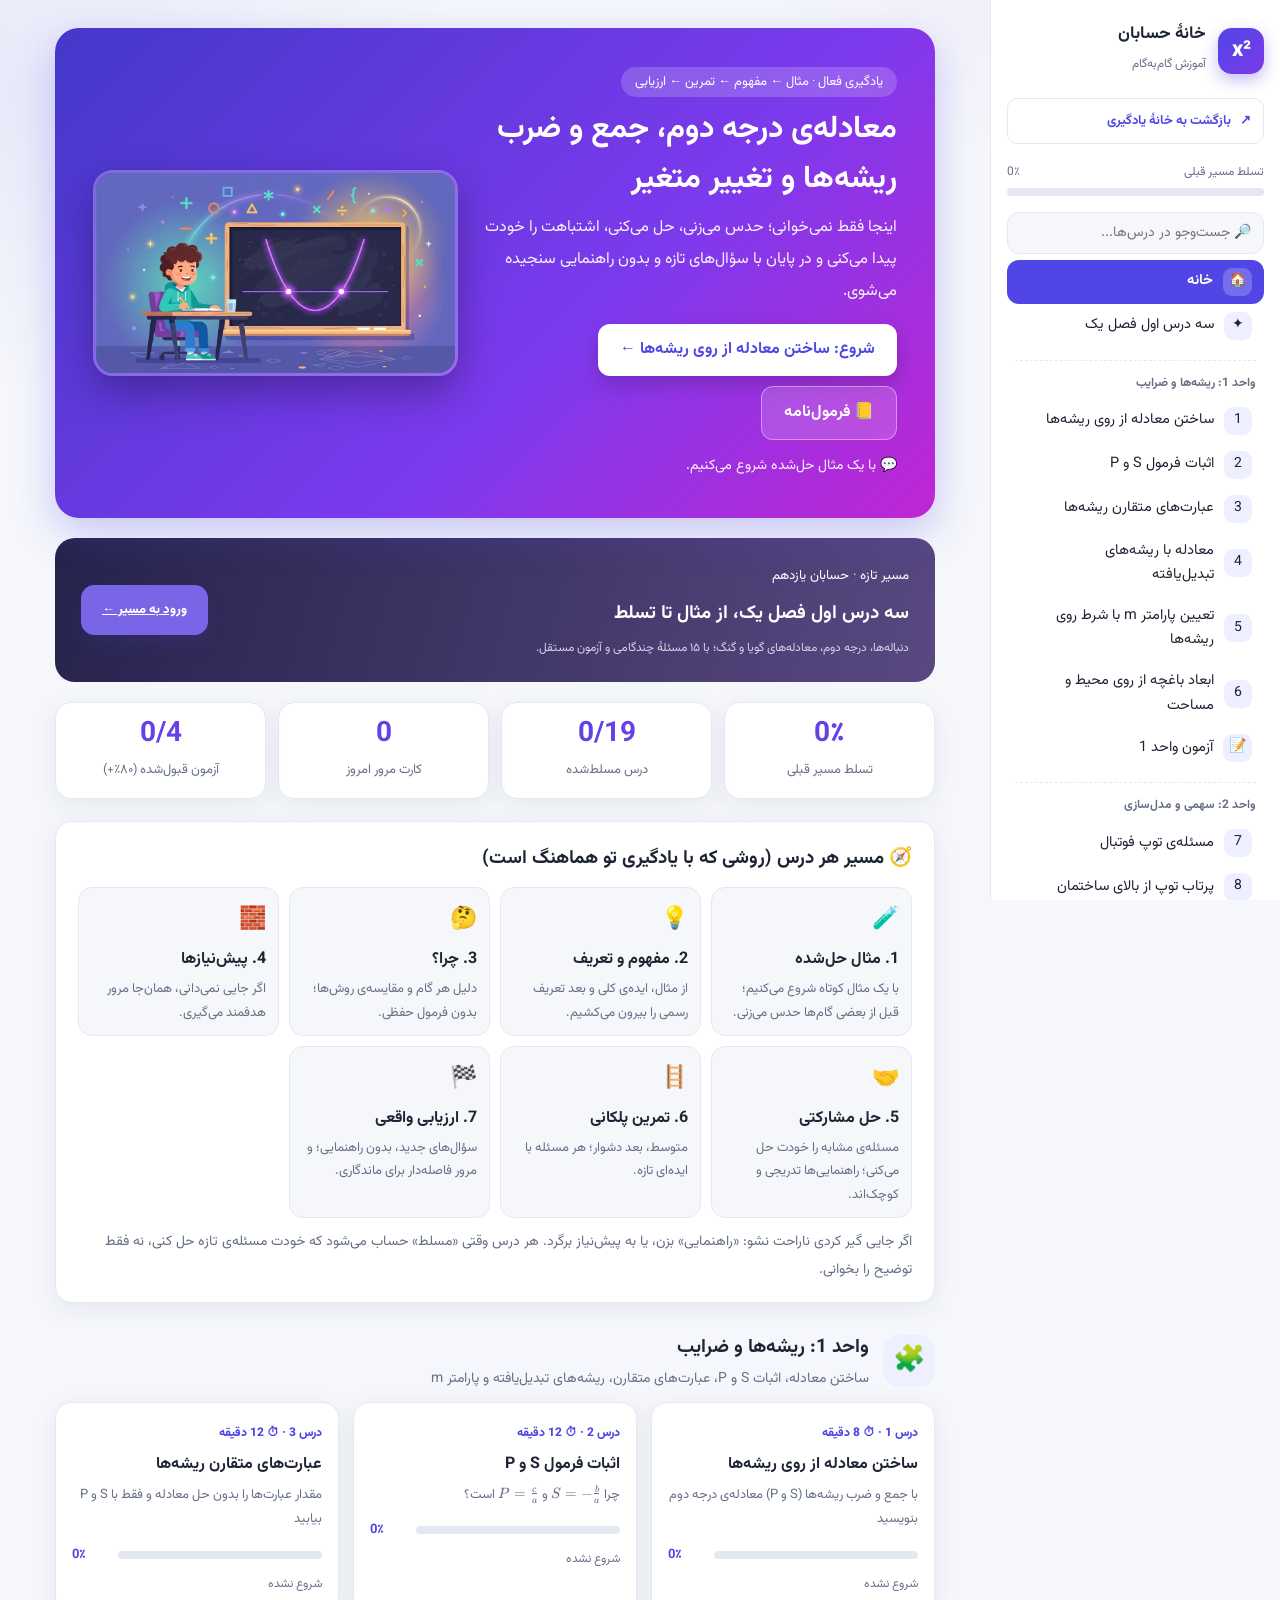
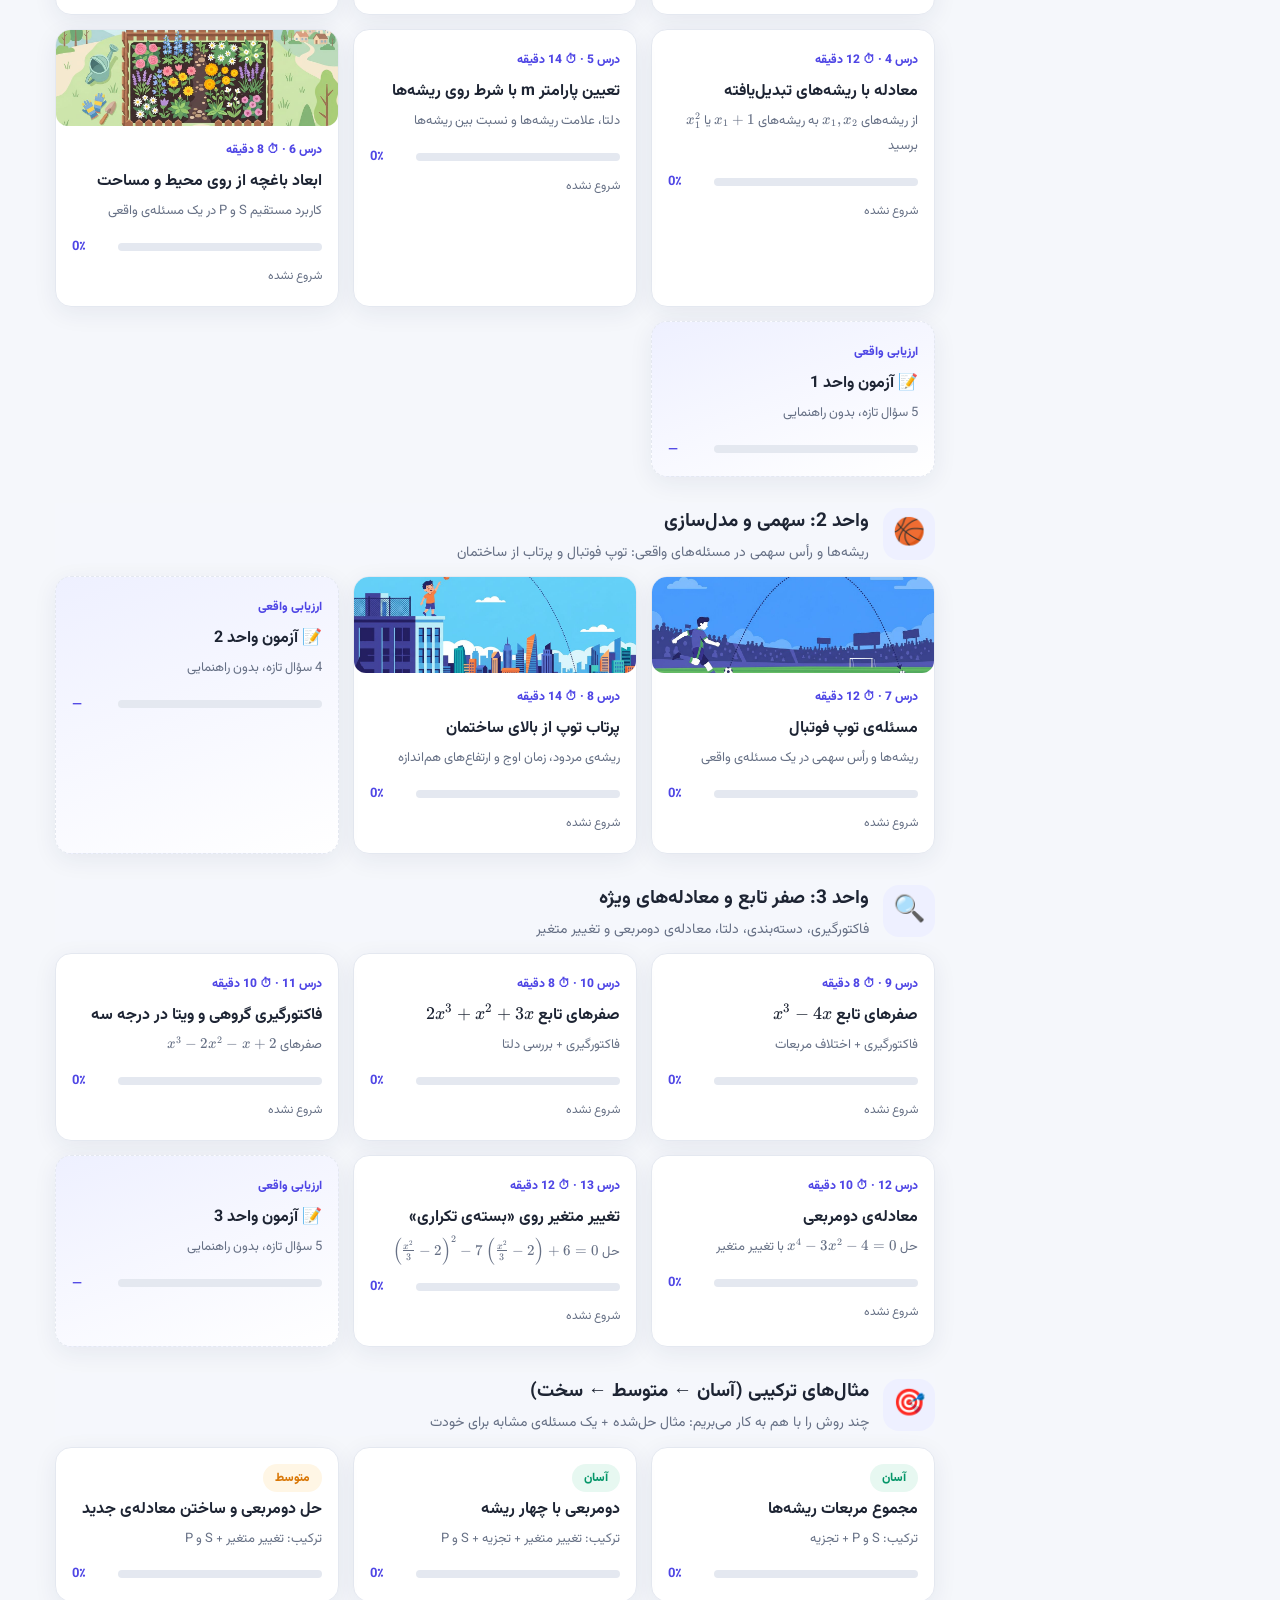
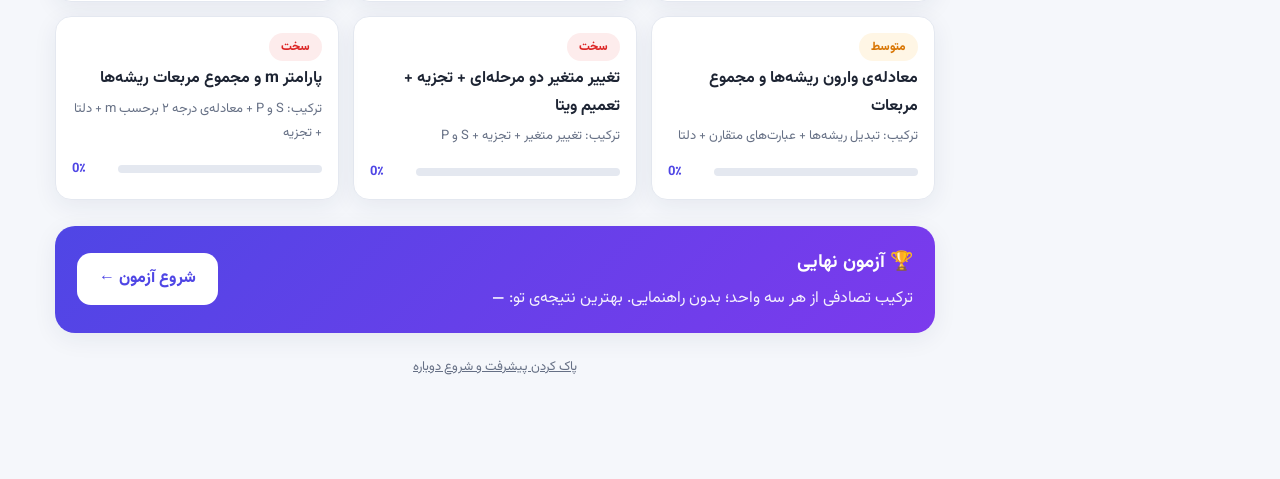
==== commit d7b2ce72: "Add guided first chapter calculus learning path Co-authored-by: arena-agent <297053741+arena-agent@u" ====
--- a/mathsite/index.html
+++ b/mathsite/index.html
@@ -3,10 +3,11 @@
 <head>
   <meta charset="utf-8">
   <meta name="viewport" content="width=device-width, initial-scale=1">
-  <title>آموزش گام‌به‌گام معادله‌ی درجه دوم و S و P</title>
+  <title>خانهٔ حسابان | سه درس اول فصل یک</title>
   <link rel="stylesheet" href="vendor/katex/katex.min.css">
   <link rel="stylesheet" href="css/fonts.css">
   <link rel="stylesheet" href="css/style.css">
+  <link rel="stylesheet" href="css/chapter.css">
 </head>
 <body>
   <div class="top-prog"><i id="topProg"></i></div>
@@ -16,11 +17,11 @@
     <aside class="sidebar" id="sidebar">
       <div class="brand">
         <div class="logo">x²</div>
-        <div><h1>معادله‌ی درجه دوم</h1><small>آموزش گام‌به‌گام</small></div>
+        <div><h1>خانهٔ حسابان</h1><small>آموزش گام‌به‌گام</small></div>
       </div>
       <a class="portal-link" href="../index.html">↗ &nbsp; بازگشت به خانهٔ یادگیری</a>
       <div class="progress">
-        <div class="progress-top"><span>تسلط کلی</span><span id="progText">0</span></div>
+        <div class="progress-top"><span>تسلط مسیر قبلی</span><span id="progText">0</span></div>
         <div class="bar"><i id="progBar"></i></div>
       </div>
       <input class="nav-search" id="navSearch" type="search" placeholder="🔎 جست‌وجو در درس‌ها...">
@@ -42,6 +43,8 @@
   <script src="js/data.js"></script>
   <script src="js/practice.js"></script>
   <script src="js/assess.js"></script>
+  <script src="js/chapter-data.js"></script>
+  <script src="js/chapter.js"></script>
   <script src="js/app.js"></script>
 </body>
 </html>
--- a/mathsite/css/chapter.css
+++ b/mathsite/css/chapter.css
@@ -0,0 +1,16 @@
+/* مسیر فصل اول: پوستهٔ مستقل، هماهنگ با حالت تاریک سایت */
+.chapter-page{--ch-ink:#171e38;--ch-muted:#64708b;--ch-surface:#fff;--ch-line:#e8eaf3;--ch-soft:#f5f4ff;--ch-purple:#6553d9;color:var(--ch-ink);max-width:1200px;margin:0 auto;padding-bottom:70px}
+[data-theme="dark"] .chapter-page{--ch-ink:#edf0ff;--ch-muted:#a8b1cc;--ch-surface:#1b2034;--ch-line:#343952;--ch-soft:#272946;--ch-purple:#a99aff}
+.chapter-page a{text-decoration:none}.chapter-page button{font:inherit;cursor:pointer}.chapter-page p{color:var(--ch-muted)}.chapter-page h2,.chapter-page h3,.chapter-page h4{color:var(--ch-ink)}
+.chapter-hero{min-height:425px;border-radius:30px;padding:52px 54px;display:grid;grid-template-columns:1.12fr .88fr;align-items:center;gap:26px;background:linear-gradient(125deg,#171b3f 0%,#30255b 56%,#51417f 100%);color:#fff;position:relative;overflow:hidden;box-shadow:0 24px 55px #29224b30;isolation:isolate}
+.chapter-hero:before,.chapter-hero:after{content:"";position:absolute;border:1px solid #ffffff12;border-radius:50%;z-index:-1}.chapter-hero:before{width:620px;height:620px;left:-120px;top:-220px}.chapter-hero:after{width:400px;height:400px;left:-20px;top:-100px}.chapter-hero-copy{position:relative;z-index:2}.chapter-kicker,.chapter-eyebrow{font-size:12px;font-weight:800;letter-spacing:.03em;color:#7d6edf}.chapter-hero .chapter-kicker{color:#c2b4ff;background:#ffffff12;border:1px solid #ffffff20;padding:7px 13px;border-radius:99px}.chapter-hero h2{font-size:clamp(34px,4vw,58px);line-height:1.4;margin:22px 0 12px;color:white;letter-spacing:-.045em}.chapter-hero h2 span{color:#c2b5ff}.chapter-hero p{color:#c6c6dc;max-width:470px;line-height:2.1;font-size:15px}.chapter-actions{display:flex;flex-wrap:wrap;gap:10px;align-items:center;margin-top:24px}.chapter-primary,.chapter-secondary{display:inline-flex;align-items:center;justify-content:center;gap:20px;border-radius:13px;padding:11px 20px;font-weight:800;font-size:13px;transition:transform .2s,box-shadow .2s,background .2s}.chapter-primary{background:#7866e7;color:#fff!important;border:1px solid #7866e7;box-shadow:0 10px 20px #5541cb24}.chapter-primary:hover{transform:translateY(-3px);box-shadow:0 14px 25px #5541cb44}.chapter-secondary{background:var(--ch-surface);color:var(--ch-ink)!important;border:1px solid var(--ch-line)}.chapter-hero .chapter-secondary{background:#ffffff0c;border-color:#ffffff33;color:#fff!important}.chapter-secondary:hover{transform:translateY(-2px)}.chapter-hero-meta{display:flex;gap:17px;flex-wrap:wrap;margin-top:30px;color:#c6c3dd;font-size:11px}.chapter-hero-meta span:before{content:'✦';color:#b6a3ff;margin-left:6px}
+.chapter-visual{display:grid;place-items:center;position:relative;min-height:300px}.chapter-visual-circle{width:270px;height:270px;border-radius:50%;background:radial-gradient(circle at 35% 25%,#b4a6ff55,#7966df22 52%,transparent 72%);border:1px solid #e9e1ff4a;box-shadow:0 0 0 22px #ffffff08,0 0 0 52px #ffffff05;position:relative;animation:chapterFloat 6s ease-in-out infinite}.chapter-sum{position:absolute;inset:0;display:grid;place-items:center;font-family:Georgia,serif;font-size:145px;line-height:1;color:#e9e2ff;text-shadow:0 8px 25px #0b092a55}.chapter-eq,.chapter-root,.chapter-formula{position:absolute;color:#e1d8ff;font-family:Georgia,serif;direction:ltr}.chapter-eq{top:35px;right:30px}.chapter-root{bottom:38px;left:31px}.chapter-formula{bottom:44px;right:20px;font-size:13px}.chapter-float{position:absolute;bottom:10px;left:10px;background:#ffffffed;color:#302854;border-radius:14px;padding:10px 15px;font-size:11px;font-weight:800;box-shadow:0 14px 30px #16102c3c;animation:chapterFloat 5s ease-in-out infinite reverse}.chapter-float b{color:#8674ef;font-size:17px;margin-right:8px}
+.chapter-overview{background:var(--ch-surface);border:1px solid var(--ch-line);border-radius:20px;box-shadow:0 12px 30px #343d5d0d;padding:18px 24px;margin:-22px 22px 0;position:relative;display:flex;gap:25px;align-items:center}.chapter-overview small,.chapter-overview p{font-size:11px;color:var(--ch-muted);margin:0}.chapter-overview strong{font-size:24px;line-height:1.5}.chapter-overview strong span{font-size:14px;color:var(--ch-muted)}.chapter-progress-track{height:7px;background:var(--ch-line);border-radius:99px;overflow:hidden;flex:1}.chapter-progress-track i{display:block;height:100%;border-radius:99px;background:linear-gradient(90deg,#8f7bf4,#46cfbb);transition:width .4s}.chapter-overview>a{font-size:12px;font-weight:800;color:var(--ch-purple);white-space:nowrap}
+.chapter-section-head{display:flex;justify-content:space-between;align-items:end;margin:60px 0 22px;scroll-margin-top:22px}.chapter-section-head h3{font-size:25px;margin:4px 0}.chapter-section-head p{font-size:13px;margin:0}.chapter-section-num{font-family:Georgia,serif;direction:ltr;color:var(--ch-muted);font-size:13px}.chapter-lesson-grid{display:grid;grid-template-columns:repeat(3,1fr);gap:16px}.chapter-lesson-card,.chapter-problem{background:var(--ch-surface);border:1px solid var(--ch-line);border-radius:20px;color:var(--ch-ink);box-shadow:0 8px 30px #20274608;transition:transform .25s,box-shadow .25s,border-color .25s}.chapter-lesson-card{padding:22px;min-height:235px;display:flex;flex-direction:column}.chapter-lesson-card:hover,.chapter-problem:hover{transform:translateY(-5px);box-shadow:0 18px 35px #4c3cb31a;border-color:#bfb2fa}.chapter-card-top,.chapter-card-bottom{display:flex;align-items:center;justify-content:space-between}.chapter-icon{width:51px;height:51px;display:grid;place-items:center;border-radius:16px;background:#f0edff;color:#6957cc;font:bold 25px Georgia,serif;direction:ltr}.chapter-lesson-card:nth-child(2) .chapter-icon{background:#fef1e7;color:#d78e4c}.chapter-lesson-card:nth-child(3) .chapter-icon{background:#e6f7f4;color:#2d9e90}.chapter-card-num{font-size:11px;color:var(--ch-muted)}.chapter-lesson-card h3{font-size:17px;margin:22px 0 3px}.chapter-lesson-card p{font-size:12px;margin:0;flex:1}.chapter-card-bottom{border-top:1px solid var(--ch-line);padding-top:14px;margin-top:16px;font-size:11px;color:var(--ch-muted)}.chapter-card-bottom b{font-size:20px;color:var(--ch-purple)}
+.chapter-bottom-banner{margin-top:40px;padding:29px 32px;border-radius:22px;background:var(--ch-soft);display:flex;justify-content:space-between;align-items:center;gap:20px}.chapter-bottom-banner h3{font-size:19px;margin:4px 0}.chapter-bottom-banner p{font-size:12px;margin:0}.chapter-disclaimer,.chapter-test-note{font-size:11px;line-height:2;margin-top:24px}.chapter-crumb{font-size:12px;color:var(--ch-muted);margin:4px 0 16px}.chapter-crumb a{color:var(--ch-purple)}.chapter-head{border-radius:24px;padding:35px 38px;display:flex;justify-content:space-between;align-items:center;overflow:hidden;background:linear-gradient(120deg,#ece9ff,#f8f6ff 55%,#e8f8f7);position:relative}.chapter-head h2{font-size:31px;margin:8px 0 3px}.chapter-head p{margin:0;font-size:13px}.chapter-head .chapter-kicker{background:#fff9;padding:6px 12px;border-radius:99px}[data-theme="dark"] .chapter-head{background:linear-gradient(120deg,#292448,#22253d 65%,#183634)}[data-theme="dark"] .chapter-head .chapter-kicker{background:#ffffff14}.chapter-orbit{width:95px;height:95px;border:1px solid #b1a5ef;border-radius:50%;position:relative;display:grid;place-items:center;color:#8674dd;font:48px Georgia,serif;flex-shrink:0;animation:chapterFloat 6s ease-in-out infinite}.chapter-orbit i,.chapter-orbit b{position:absolute;font:15px Georgia,serif}.chapter-orbit i{top:-3px;right:10px}.chapter-orbit b{bottom:0;left:0}
+.chapter-reading-layout,.chapter-work-layout{display:grid;grid-template-columns:minmax(0,1fr) 260px;gap:20px;align-items:start;margin-top:22px}.chapter-reading{display:grid;gap:16px}.chapter-panel,.chapter-aside-card{background:var(--ch-surface);border:1px solid var(--ch-line);border-radius:20px;padding:27px;box-shadow:0 9px 30px #20274608}.chapter-panel h3{font-size:20px;margin:10px 0 15px}.chapter-panel p,.chapter-panel li{font-size:14px;line-height:2.15}.chapter-panel-label{font-size:11px;font-weight:800;color:var(--ch-purple);display:flex;gap:8px;align-items:center}.chapter-panel-label span{width:26px;height:26px;display:grid;place-items:center;background:var(--ch-soft);border-radius:9px;font-size:14px}.chapter-example{border-right:4px solid #9585ed}.chapter-concept{padding:15px 0;border-top:1px solid var(--ch-line)}.chapter-concept h4{font-size:15px;margin:0 0 8px}.chapter-concept>div{font-size:14px;color:var(--ch-muted);line-height:2.1}.chapter-list{padding-right:20px;color:var(--ch-muted)}.chapter-list li{margin:6px 0}.chapter-caution{border-right:4px solid #eea75b}.chapter-sources{display:flex;flex-direction:column;gap:8px}.chapter-sources a,.chapter-old-link{font-size:12px;color:var(--ch-purple);font-weight:700}.chapter-aside{position:sticky;top:20px}.chapter-aside-card h3{font-size:18px;margin:8px 0}.chapter-aside-card p{font-size:12px}.chapter-aside-card .chapter-primary{width:100%;margin:10px 0}.chapter-old-link{display:block;margin-top:12px}.chapter-problem-grid{display:grid;grid-template-columns:repeat(2,1fr);gap:12px}.chapter-problem{display:flex;gap:14px;align-items:center;padding:17px}.chapter-problem-no{background:var(--ch-soft);color:var(--ch-purple);border-radius:12px;width:42px;height:42px;display:grid;place-items:center;font-weight:800;direction:ltr}.chapter-problem-body{display:flex;flex-direction:column;flex:1}.chapter-problem-body small,.chapter-problem-body em{font-size:10px;color:var(--ch-muted);font-style:normal}.chapter-problem-body strong{font-size:14px}.chapter-arrow{color:var(--ch-purple)}.chapter-next{display:flex;justify-content:space-between;margin-top:28px}.chapter-next a{font-size:12px;font-weight:700;color:var(--ch-purple)}
+.chapter-work-intro{font-size:12px!important}.chapter-work .chal-q{border-radius:14px}.chapter-completion{margin-top:20px;padding:20px;border-radius:15px;background:var(--ch-soft)}.chapter-completion p{font-size:12px}.chapter-test{max-width:790px;margin:24px auto}.chapter-test-progress{display:flex;justify-content:space-between;color:var(--ch-muted);font-size:12px;font-weight:700;margin-bottom:12px}.chapter-test-question{margin:30px 0!important;line-height:2}.chapter-input-label{display:block;font-size:12px;color:var(--ch-muted);margin-bottom:8px}.chapter-test .cp-input{display:block;width:min(100%,380px);margin-bottom:18px}.chapter-test-options{display:grid;gap:10px;margin-bottom:20px}.chapter-test-options label{display:flex;align-items:center;gap:10px;border:1px solid var(--ch-line);border-radius:12px;padding:10px;cursor:pointer}.chapter-test-options label:has(input:checked){border-color:#8b7bea;background:var(--ch-soft)}#chapterError{color:#dc4660;font-size:12px;margin-bottom:8px}.chapter-result{text-align:center;max-width:790px;margin:24px auto}.chapter-result-score{font-size:60px;font-weight:900;color:var(--ch-purple);line-height:1.3}.chapter-result-score small{font-size:23px;color:var(--ch-muted)}.chapter-result .chapter-actions{justify-content:center}.chapter-review-list{text-align:right;margin-top:25px}.chapter-review-list details{border:1px solid var(--ch-line);border-radius:12px;margin:9px 0;padding:12px 15px}.chapter-review-list summary{cursor:pointer;font-size:13px;font-weight:700}.chapter-review-list summary span{float:left;color:var(--ch-purple);font-size:11px}.chapter-review-list details p{font-size:13px}.chapter-review-list details a{color:var(--ch-purple);font-size:12px}.chapter-promo{margin:20px 0;padding:22px 26px;border-radius:20px;background:linear-gradient(105deg,#26234c,#594881);color:white;display:flex;align-items:center;justify-content:space-between;gap:18px}.chapter-promo h3{color:white;margin:3px 0}.chapter-promo p{color:#d6d1e9;font-size:12px;margin:0}.chapter-promo a{white-space:nowrap}
+@keyframes chapterFloat{0%,100%{transform:translateY(0)}50%{transform:translateY(-10px)}}
+@media(max-width:900px){.chapter-hero{padding:35px;min-height:380px}.chapter-visual-circle{width:210px;height:210px}.chapter-sum{font-size:110px}.chapter-lesson-grid{gap:10px}.chapter-reading-layout,.chapter-work-layout{grid-template-columns:1fr}.chapter-aside{position:static}.chapter-aside-card .chapter-primary{width:auto}}
+@media(max-width:650px){.chapter-hero{grid-template-columns:1fr;padding:29px 24px;min-height:0}.chapter-hero h2{font-size:36px}.chapter-visual{display:none}.chapter-overview{margin:-12px 10px 0;padding:14px;gap:12px}.chapter-overview>a{font-size:10px}.chapter-lesson-grid,.chapter-problem-grid{grid-template-columns:1fr}.chapter-lesson-card{min-height:180px}.chapter-bottom-banner{display:block;padding:23px}.chapter-bottom-banner .chapter-primary{margin-top:17px}.chapter-section-head{margin-top:42px}.chapter-head{padding:25px}.chapter-head h2{font-size:24px}.chapter-orbit{width:65px;height:65px;font-size:32px}.chapter-panel,.chapter-aside-card{padding:20px}.chapter-promo{align-items:flex-start;flex-direction:column}.chapter-hero-meta{gap:9px}}
+@media(prefers-reduced-motion:reduce){.chapter-page *, .chapter-promo *{animation:none!important;transition:none!important;scroll-behavior:auto!important}}
